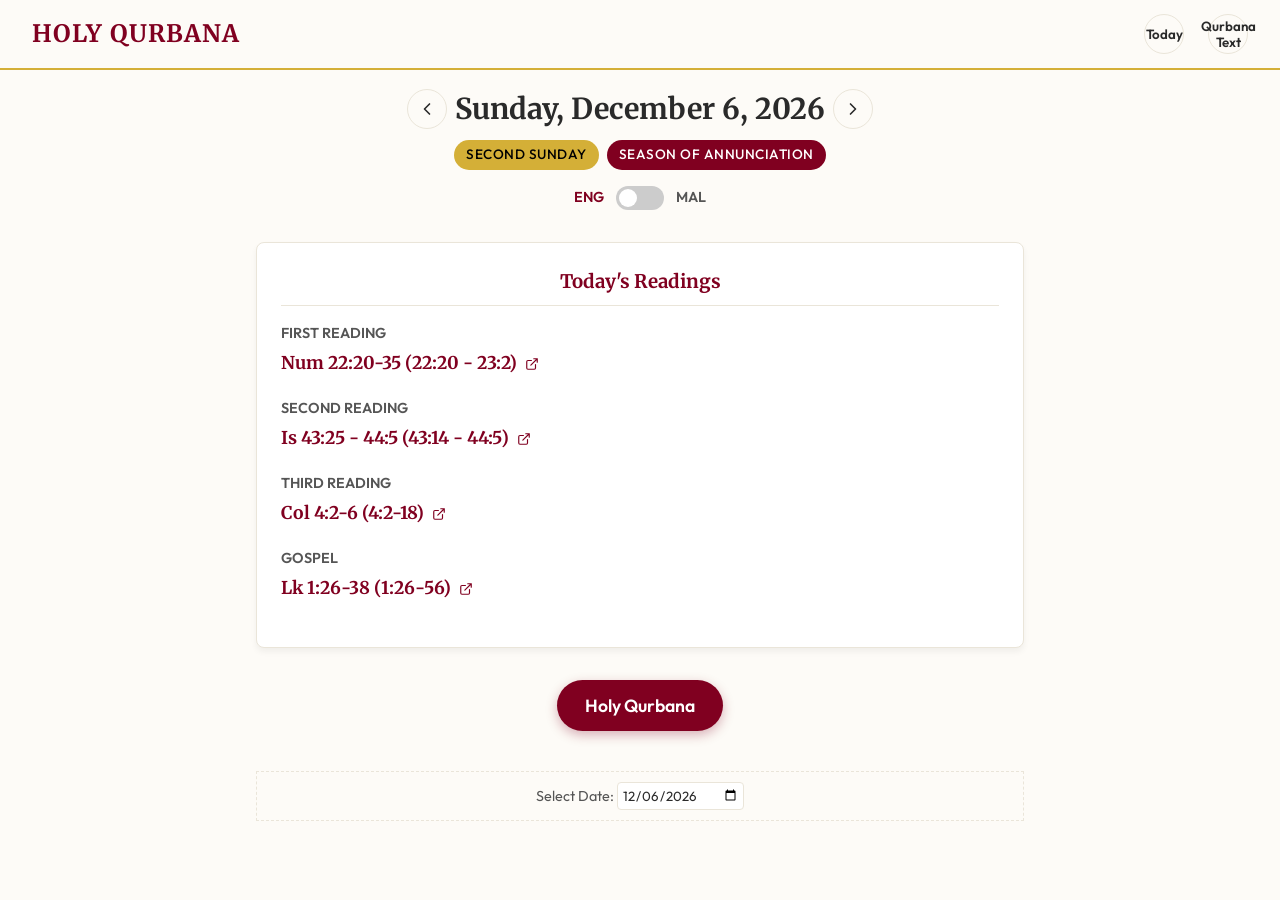
==== index.html @ 0071f6fa "Fix sw install logic to bypass addAll errors" ====
<!DOCTYPE html>
<html lang="en">
<head>
    <meta charset="UTF-8">
    <meta name="viewport" content="width=device-width, initial-scale=1.0, maximum-scale=1.0, user-scalable=no">
    <title>Holy Qurbana - Syro-Malabar Church</title>
    <meta name="description" content="Holy Qurbana of the Syro-Malabar Church with daily readings.">
    <link rel="manifest" href="manifest.json">
    <meta name="theme-color" content="#800020">
    <link rel="apple-touch-icon" href="assets/icons/icon-192.png">
    <link rel="stylesheet" href="style.css?v=3">
    <!-- Google Fonts -->
    <link rel="preconnect" href="https://fonts.googleapis.com">
    <link rel="preconnect" href="https://fonts.gstatic.com" crossorigin>
    <link href="https://fonts.googleapis.com/css2?family=Merriweather:ital,wght@0,300;0,400;0,700;1,400&family=Outfit:wght@300;400;500;600&display=swap" rel="stylesheet">
</head>
<body>

    <!-- Header -->
    <header class="app-header">
        <h1>Holy Qurbana</h1>
        <nav class="desktop-nav">
            <button id="nav-desktop-today" class="btn-icon" aria-label="Today">Today</button>
            <button id="nav-desktop-qurbana" class="btn-icon" aria-label="Qurbana Text">Qurbana Text</button>
            <button id="btn-install-app" class="btn-icon" style="display: none; background-color: var(--accent-gold); color: #000; border-radius: 4px; padding: 4px 12px; font-weight: bold; margin-left: 12px;">Install App</button>
        </nav>
    </header>

    <!-- Main Content Area -->
    <main id="app-container">
        
        <!-- Today Screen -->
        <section id="today-screen" class="screen active">
            <div class="date-header">
                <div class="date-nav-container">
                    <button id="btn-prev-day" class="btn-icon btn-nav-day" aria-label="Previous Day">
                        <svg viewBox="0 0 24 24" fill="none" stroke="currentColor" stroke-width="2" stroke-linecap="round" stroke-linejoin="round"><path d="M15 18l-6-6 6-6"/></svg>
                    </button>
                    <h2 id="today-date">Date</h2>
                    <button id="btn-next-day" class="btn-icon btn-nav-day" aria-label="Next Day">
                        <svg viewBox="0 0 24 24" fill="none" stroke="currentColor" stroke-width="2" stroke-linecap="round" stroke-linejoin="round"><path d="M9 18l6-6-6-6"/></svg>
                    </button>
                </div>
                <div class="liturgical-info">
                    <span id="liturgical-day" class="badge badge-gold">Liturgical Day</span>
                    <span id="liturgical-season" class="badge badge-burgundy">Season</span>
                </div>
                
                <div class="lang-toggle-container">
                    <span class="lang-label active" id="label-eng">ENG</span>
                    <label class="toggle-switch">
                        <input type="checkbox" id="lang-toggle">
                        <span class="toggle-slider round"></span>
                    </label>
                    <span class="lang-label" id="label-mal">MAL</span>
                </div>
            </div>
            
            <div class="readings-card">
                <h3>Today's Readings</h3>
                <div id="readings-container">
                    <!-- Readings will be injected here -->
                </div>
            </div>

            <div class="action-container">
                <button id="btn-pray-qurbana" class="btn-primary">
                    Holy Qurbana
                </button>
            </div>
            
            <!-- Date Selector (for testing) -->
            <div class="test-controls">
                <label for="test-date">Select Date:</label>
                <input type="date" id="test-date">
            </div>
        </section>

        <!-- Qurbana Screen -->
        <section id="qurbana-screen" class="screen">
            <div class="qurbana-controls">
                <div class="controls-left">
                    <button id="btn-back-today" class="btn-icon" aria-label="Back to Today">
                        <svg viewBox="0 0 24 24" fill="none" stroke="currentColor" stroke-width="2" stroke-linecap="round" stroke-linejoin="round"><path d="M19 12H5M12 19l-7-7 7-7"/></svg>
                    </button>
                </div>
                
                <div class="quick-jump-container">
                    <select id="quick-jump-select" class="quick-jump-select" aria-label="Quick Jump Menu">
                        <option value="" disabled selected>Jump to section...</option>
                        <option value="Let us begin this Qurbana">Introduction</option>
                        <option value="Peace and hope to people">Liturgy of the Word</option>
                        <option value="The Creed">The Creed / Offertory</option>
                        <option value="God of Abraham">Anaphora (Eucharistic Prayer)</option>
                        <option value="Wipe away my sins">Communion</option>
                    </select>
                </div>

                <div class="font-controls controls-right">
                    <button id="btn-font-decrease" class="btn-icon" aria-label="Decrease font size">A-</button>
                    <button id="btn-font-increase" class="btn-icon" aria-label="Increase font size">A+</button>
                    <button id="btn-dark-mode" class="btn-icon" aria-label="Toggle dark mode">
                        <svg viewBox="0 0 24 24" fill="none" stroke="currentColor" stroke-width="2" stroke-linecap="round" stroke-linejoin="round"><path d="M21 12.79A9 9 0 1 1 11.21 3 7 7 0 0 0 21 12.79z"/></svg>
                    </button>
                </div>
            </div>
            
            <div id="qurbana-content" class="qurbana-reader">
                <!-- Qurbana text will be injected here -->
            </div>
            
            <button id="btn-back-to-top" class="btn-fab" aria-label="Back to top">
                <svg viewBox="0 0 24 24" fill="none" stroke="currentColor" stroke-width="2" stroke-linecap="round" stroke-linejoin="round"><path d="M12 19V5M5 12l7-7 7 7"/></svg>
            </button>
        </section>

    </main>

    <!-- Bottom Navigation (Mobile) -->
    <nav class="bottom-nav">
        <button id="nav-today" class="nav-item active">
            <svg viewBox="0 0 24 24" fill="none" stroke="currentColor" stroke-width="2" stroke-linecap="round" stroke-linejoin="round"><rect x="3" y="4" width="18" height="18" rx="2" ry="2"/><line x1="16" y1="2" x2="16" y2="6"/><line x1="8" y1="2" x2="8" y2="6"/><line x1="3" y1="10" x2="21" y2="10"/></svg>
            <span>Today</span>
        </button>
        <button id="nav-qurbana" class="nav-item">
            <svg viewBox="0 0 24 24" fill="none" stroke="currentColor" stroke-width="2" stroke-linecap="round" stroke-linejoin="round"><path d="M4 19.5A2.5 2.5 0 0 1 6.5 17H20"/><path d="M6.5 2H20v20H6.5A2.5 2.5 0 0 1 4 19.5v-15A2.5 2.5 0 0 1 6.5 2z"/></svg>
            <span>Qurbana</span>
        </button>
    </nav>

    <!-- Scripts -->
    <script src="mass-data.js?v=4"></script>
    <script src="readings.js?v=3"></script>
    <script src="app.js?v=8"></script>
    
    <!-- PWA Service Worker -->
    <script>
      if ('serviceWorker' in navigator) {
        window.addEventListener('load', () => {
          navigator.serviceWorker.register('./sw.js')
            .then(registration => {
              console.log('ServiceWorker registration successful with scope: ', registration.scope);
            })
            .catch(err => {
              console.log('ServiceWorker registration failed: ', err);
            });
        });
      }
    </script>
</body>
</html>
---- style.css ----
:root {
    /* Color Palette */
    --bg-color: #FDFBF7; /* Parchment/Off-white */
    --text-color: #2A2A2A; /* Charcoal */
    --text-muted: #555555;
    --accent-burgundy: #800020;
    --accent-gold: #D4AF37;
    --card-bg: #FFFFFF;
    --border-color: #EAE5D9;
    
    /* Typography */
    --font-heading: 'Merriweather', serif;
    --font-ui: 'Outfit', sans-serif;
    --font-reading: 'Merriweather', serif;
    
    /* Spacing */
    --spacing-sm: 0.5rem;
    --spacing-md: 1rem;
    --spacing-lg: 1.5rem;
    --spacing-xl: 2rem;
    
    /* Other */
    --radius: 8px;
    --shadow: 0 4px 6px rgba(0, 0, 0, 0.05);
    --nav-height: 60px;
    
    /* Base Font Size for scaling */
    --base-font-size: 16px;
}

[data-theme="dark"] {
    --bg-color: #1A1A1A;
    --text-color: #E0E0E0;
    --text-muted: #A0A0A0;
    --card-bg: #242424;
    --border-color: #333333;
    --accent-burgundy: #A32A44;
    --accent-gold: #C29B27;
}

* {
    box-sizing: border-box;
    margin: 0;
    padding: 0;
}

html {
    font-size: var(--base-font-size);
}

body {
    font-family: var(--font-ui);
    background-color: var(--bg-color);
    color: var(--text-color);
    line-height: 1.6;
    transition: background-color 0.3s, color 0.3s;
    -webkit-font-smoothing: antialiased;
    padding-bottom: var(--nav-height);
}

h1, h2, h3, h4, h5, h6 {
    font-family: var(--font-heading);
    font-weight: 700;
    color: var(--accent-burgundy);
    margin-bottom: var(--spacing-md);
}

/* Header */
.app-header {
    background-color: var(--bg-color);
    text-align: center;
    padding: var(--spacing-md) 0;
    border-bottom: 2px solid var(--accent-gold);
    position: sticky;
    top: 0;
    z-index: 100;
}
.app-header h1 {
    margin: 0;
    font-size: 1.5rem;
    text-transform: uppercase;
    letter-spacing: 1px;
}

/* Screens */
.screen {
    display: none;
    padding: var(--spacing-md);
    max-width: 800px;
    margin: 0 auto;
    animation: fadeIn 0.3s ease-in-out;
}
.screen.active {
    display: block;
}

@keyframes fadeIn {
    from { opacity: 0; }
    to { opacity: 1; }
}

/* Today Screen */
.date-header {
    text-align: center;
    margin-bottom: var(--spacing-xl);
}
.date-header h2 {
    color: var(--text-color);
    font-size: 1.8rem;
    margin-bottom: var(--spacing-sm);
}

.date-nav-container {
    display: flex;
    justify-content: center;
    align-items: center;
    gap: 0.5rem;
    margin-bottom: var(--spacing-sm);
}
.date-nav-container h2 {
    margin-bottom: 0;
}
.btn-nav-day {
    width: 36px;
    height: 36px;
    border-color: transparent;
    color: var(--accent-burgundy);
}
.btn-nav-day:hover {
    background-color: rgba(128, 0, 32, 0.1);
}
[data-theme="dark"] .btn-nav-day:hover {
    background-color: rgba(163, 42, 68, 0.2);
}

.liturgical-info {
    display: flex;
    justify-content: center;
    gap: var(--spacing-sm);
    flex-wrap: wrap;
}

.badge {
    padding: 4px 12px;
    border-radius: 16px;
    font-size: 0.85rem;
    font-weight: 500;
    text-transform: uppercase;
    letter-spacing: 0.5px;
}
.badge-gold {
    background-color: var(--accent-gold);
    color: #000;
}
.badge-burgundy {
    background-color: var(--accent-burgundy);
    color: #fff;
}

.lang-toggle-container {
    display: flex;
    justify-content: center;
    align-items: center;
    gap: 12px;
    margin-top: var(--spacing-md);
}
.lang-label {
    font-size: 0.9rem;
    font-weight: 600;
    color: var(--text-muted);
    transition: color 0.3s;
}
.lang-label.active {
    color: var(--accent-burgundy);
}

.toggle-switch {
    position: relative;
    display: inline-block;
    width: 48px;
    height: 24px;
}
.toggle-switch input {
    opacity: 0;
    width: 0;
    height: 0;
}
.toggle-slider {
    position: absolute;
    cursor: pointer;
    top: 0;
    left: 0;
    right: 0;
    bottom: 0;
    background-color: #ccc;
    transition: .4s;
}
.toggle-slider:before {
    position: absolute;
    content: "";
    height: 18px;
    width: 18px;
    left: 3px;
    bottom: 3px;
    background-color: white;
    transition: .4s;
}
input:checked + .toggle-slider {
    background-color: var(--accent-burgundy);
}
input:focus + .toggle-slider {
    box-shadow: 0 0 1px var(--accent-burgundy);
}
input:checked + .toggle-slider:before {
    transform: translateX(24px);
}
.toggle-slider.round {
    border-radius: 24px;
}
.toggle-slider.round:before {
    border-radius: 50%;
}

.readings-card {
    background-color: var(--card-bg);
    border: 1px solid var(--border-color);
    border-radius: var(--radius);
    padding: var(--spacing-lg);
    margin-bottom: var(--spacing-xl);
    box-shadow: var(--shadow);
}
.readings-card h3 {
    text-align: center;
    border-bottom: 1px solid var(--border-color);
    padding-bottom: var(--spacing-sm);
    margin-bottom: var(--spacing-md);
}

.desktop-nav {
    display: none;
}

.reading-item {
    margin-bottom: var(--spacing-md);
    display: flex;
    flex-direction: column;
}
.reading-type {
    font-weight: 600;
    color: var(--text-muted);
    font-size: 0.9rem;
    text-transform: uppercase;
}
.reading-ref {
    color: var(--accent-burgundy);
    font-family: var(--font-heading);
    font-size: 1.1rem;
    text-decoration: none;
    font-weight: 700;
    display: inline-block;
    padding: 4px 0;
}
.reading-ref:hover {
    text-decoration: underline;
}

.action-container {
    text-align: center;
    margin: var(--spacing-xl) 0;
}

.btn-primary {
    background-color: var(--accent-burgundy);
    color: #FFF;
    border: none;
    padding: 14px 28px;
    font-size: 1.1rem;
    font-family: var(--font-ui);
    font-weight: 600;
    border-radius: 30px;
    cursor: pointer;
    display: inline-flex;
    align-items: center;
    gap: 8px;
    box-shadow: 0 4px 12px rgba(128, 0, 32, 0.3);
    transition: transform 0.2s, box-shadow 0.2s;
}
.btn-primary:hover {
    transform: translateY(-2px);
    box-shadow: 0 6px 16px rgba(128, 0, 32, 0.4);
}
.btn-primary .icon {
    width: 20px;
    height: 20px;
}

/* Qurbana Screen */
.qurbana-controls {
    display: flex;
    justify-content: space-between;
    align-items: center;
    position: sticky;
    top: 60px; /* Below header */
    background-color: var(--bg-color);
    padding: var(--spacing-sm) 0;
    z-index: 90;
    border-bottom: 1px solid var(--border-color);
    margin-bottom: var(--spacing-md);
    gap: 10px;
}

.controls-left, .controls-right {
    display: flex;
    align-items: center;
    gap: 8px;
}

.quick-jump-container {
    flex: 1;
    display: flex;
    justify-content: center;
}

.quick-jump-select {
    width: 100%;
    max-width: 300px;
    padding: 8px 12px;
    border-radius: 20px;
    border: 1px solid var(--accent-gold);
    background-color: var(--card-bg);
    color: var(--primary-color);
    font-family: var(--font-ui);
    font-size: 0.9rem;
    font-weight: 600;
    outline: none;
    cursor: pointer;
    box-shadow: var(--shadow-sm);
    appearance: none;
    background-image: url("data:image/svg+xml;charset=UTF-8,%3csvg xmlns='http://www.w3.org/2000/svg' viewBox='0 0 24 24' fill='none' stroke='%23800020' stroke-width='2' stroke-linecap='round' stroke-linejoin='round'%3e%3cpolyline points='6 9 12 15 18 9'%3e%3c/polyline%3e%3c/svg%3e");
    background-repeat: no-repeat;
    background-position: right 12px center;
    background-size: 16px;
}

[data-theme="dark"] .quick-jump-select {
    background-image: url("data:image/svg+xml;charset=UTF-8,%3csvg xmlns='http://www.w3.org/2000/svg' viewBox='0 0 24 24' fill='none' stroke='%23d4af37' stroke-width='2' stroke-linecap='round' stroke-linejoin='round'%3e%3cpolyline points='6 9 12 15 18 9'%3e%3c/polyline%3e%3c/svg%3e");
    border-color: var(--border-color);
}

.btn-icon {
    background: transparent;
    border: 1px solid var(--border-color);
    color: var(--text-color);
    border-radius: 50%;
    width: 40px;
    height: 40px;
    display: flex;
    align-items: center;
    justify-content: center;
    cursor: pointer;
    font-weight: 600;
    font-family: var(--font-ui);
}
.font-controls {
    display: flex;
    gap: 8px;
}
.btn-icon svg {
    width: 20px;
    height: 20px;
}

.qurbana-reader {
    font-family: var(--font-reading);
    font-size: 1.1rem;
    line-height: 1.8;
}

.qurbana-section {
    margin-bottom: var(--spacing-xl);
}
.qurbana-section h3 {
    color: var(--accent-gold);
    text-align: center;
    text-transform: uppercase;
    font-size: 1.2rem;
    margin-top: var(--spacing-xl);
    position: sticky;
    top: 120px;
    background-color: var(--bg-color);
    padding: var(--spacing-sm) 0;
    z-index: 80;
}

.qurbana-text {
    padding: 0 var(--spacing-sm);
}
.qurbana-text p {
    margin-bottom: 0.5rem;
}

.btn-fab {
    position: fixed;
    bottom: calc(var(--nav-height) + 20px);
    right: 20px;
    width: 50px;
    height: 50px;
    border-radius: 50%;
    background-color: var(--accent-burgundy);
    color: white;
    border: none;
    box-shadow: var(--shadow);
    display: flex;
    align-items: center;
    justify-content: center;
    cursor: pointer;
    opacity: 0;
    pointer-events: none;
    transition: opacity 0.3s;
    z-index: 100;
}
.btn-fab.visible {
    opacity: 1;
    pointer-events: auto;
}
.btn-fab svg {
    width: 24px;
    height: 24px;
}

/* Bottom Navigation */
.bottom-nav {
    position: fixed;
    bottom: 0;
    left: 0;
    right: 0;
    height: var(--nav-height);
    background-color: var(--card-bg);
    border-top: 1px solid var(--border-color);
    display: flex;
    justify-content: space-around;
    align-items: center;
    z-index: 100;
}

.nav-item {
    background: transparent;
    border: none;
    color: var(--text-muted);
    display: flex;
    flex-direction: column;
    align-items: center;
    justify-content: center;
    gap: 4px;
    cursor: pointer;
    font-family: var(--font-ui);
    font-size: 0.8rem;
    width: 100%;
    height: 100%;
}
.nav-item.active {
    color: var(--accent-burgundy);
}
.nav-item svg {
    width: 24px;
    height: 24px;
}

/* Test Controls */
.test-controls {
    margin-top: 40px;
    padding: 10px;
    border: 1px dashed var(--border-color);
    text-align: center;
    font-size: 0.9rem;
    color: var(--text-muted);
}
.test-controls input {
    font-family: inherit;
    padding: 4px;
    border: 1px solid var(--border-color);
    border-radius: 4px;
    background-color: var(--card-bg);
    color: var(--text-color);
}

/* Media Queries for Desktop */
@media (min-width: 768px) {
    .bottom-nav {
        display: none;
    }
    body {
        padding-bottom: 0;
    }
    .app-header {
        display: flex;
        justify-content: space-between;
        align-items: center;
        padding: 0 var(--spacing-xl);
        height: 70px;
    }
    .app-header h1 {
        padding: 0;
    }
    .desktop-nav {
        display: flex;
        gap: var(--spacing-lg);
    }
    .btn-fab {
        bottom: 40px;
    .desktop-nav .btn-icon {
        width: auto;
        height: auto;
        border: none;
        border-radius: 0;
        padding: 8px 16px;
    }
}
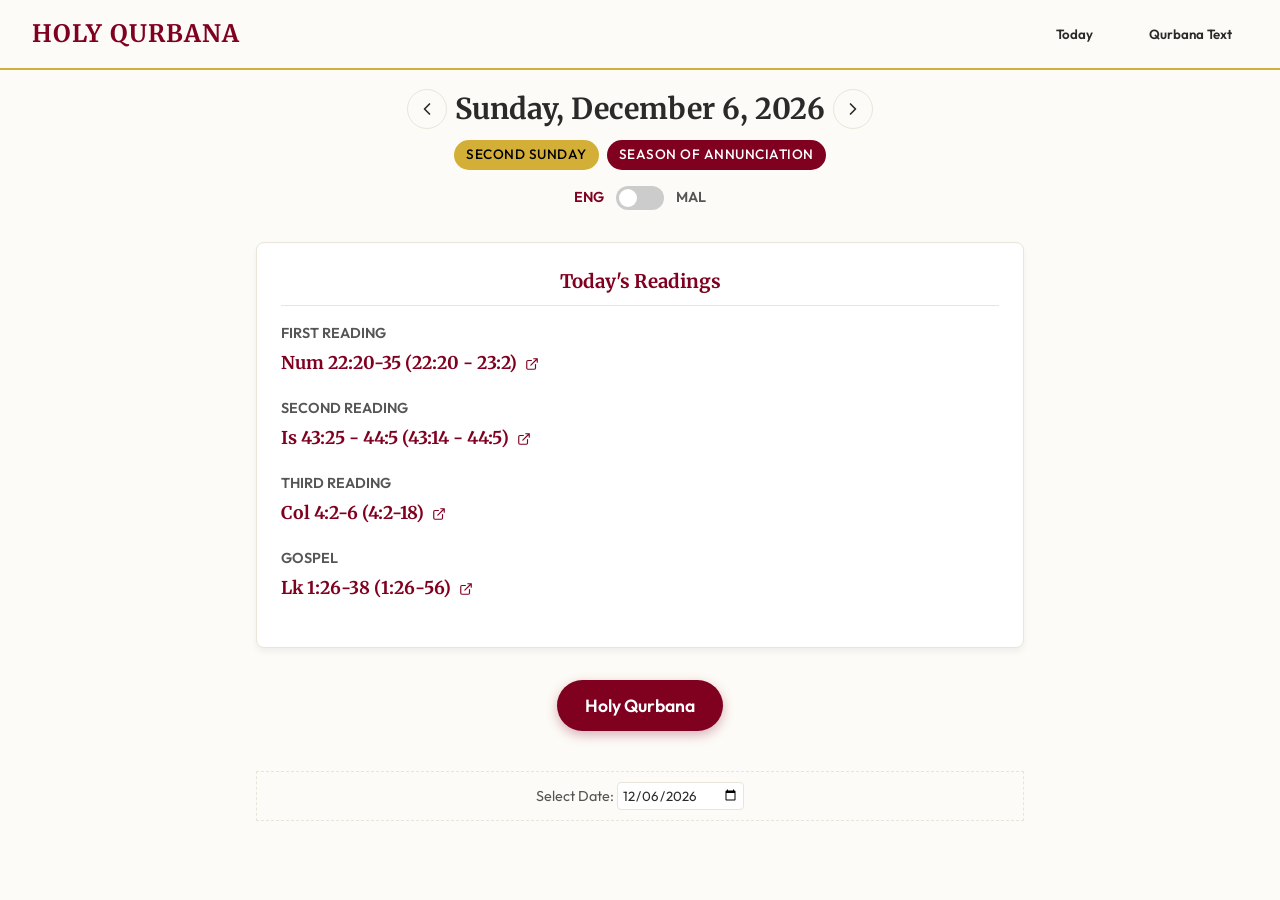
==== commit b9c2318c: "Fix Install App button layout on mobile and desktop" ====
--- a/index.html
+++ b/index.html
@@ -19,11 +19,13 @@
     <!-- Header -->
     <header class="app-header">
         <h1>Holy Qurbana</h1>
-        <nav class="desktop-nav">
-            <button id="nav-desktop-today" class="btn-icon" aria-label="Today">Today</button>
-            <button id="nav-desktop-qurbana" class="btn-icon" aria-label="Qurbana Text">Qurbana Text</button>
-            <button id="btn-install-app" class="btn-icon" style="display: none; background-color: var(--accent-gold); color: #000; border-radius: 4px; padding: 4px 12px; font-weight: bold; margin-left: 12px;">Install App</button>
-        </nav>
+        <div class="header-right">
+            <button id="btn-install-app" class="btn-install" style="display: none;">Install App</button>
+            <nav class="desktop-nav">
+                <button id="nav-desktop-today" class="btn-icon" aria-label="Today">Today</button>
+                <button id="nav-desktop-qurbana" class="btn-icon" aria-label="Qurbana Text">Qurbana Text</button>
+            </nav>
+        </div>
     </header>
 
     <!-- Main Content Area -->
--- a/style.css
+++ b/style.css
@@ -68,18 +68,41 @@
 /* Header */
 .app-header {
     background-color: var(--bg-color);
-    text-align: center;
-    padding: var(--spacing-md) 0;
+    padding: var(--spacing-md);
     border-bottom: 2px solid var(--accent-gold);
     position: sticky;
     top: 0;
     z-index: 100;
+    display: flex;
+    justify-content: space-between;
+    align-items: center;
 }
 .app-header h1 {
     margin: 0;
     font-size: 1.5rem;
     text-transform: uppercase;
     letter-spacing: 1px;
+}
+.header-right {
+    display: flex;
+    align-items: center;
+    gap: var(--spacing-md);
+}
+.btn-install {
+    background-color: var(--accent-gold);
+    color: #000;
+    border-radius: var(--radius);
+    padding: 6px 12px;
+    font-weight: 600;
+    font-family: var(--font-ui);
+    border: none;
+    cursor: pointer;
+    box-shadow: 0 2px 4px rgba(0,0,0,0.1);
+    transition: transform 0.2s, box-shadow 0.2s;
+}
+.btn-install:active {
+    transform: translateY(1px);
+    box-shadow: none;
 }
 
 /* Screens */
@@ -508,6 +531,7 @@
     }
     .btn-fab {
         bottom: 40px;
+    }
     .desktop-nav .btn-icon {
         width: auto;
         height: auto;
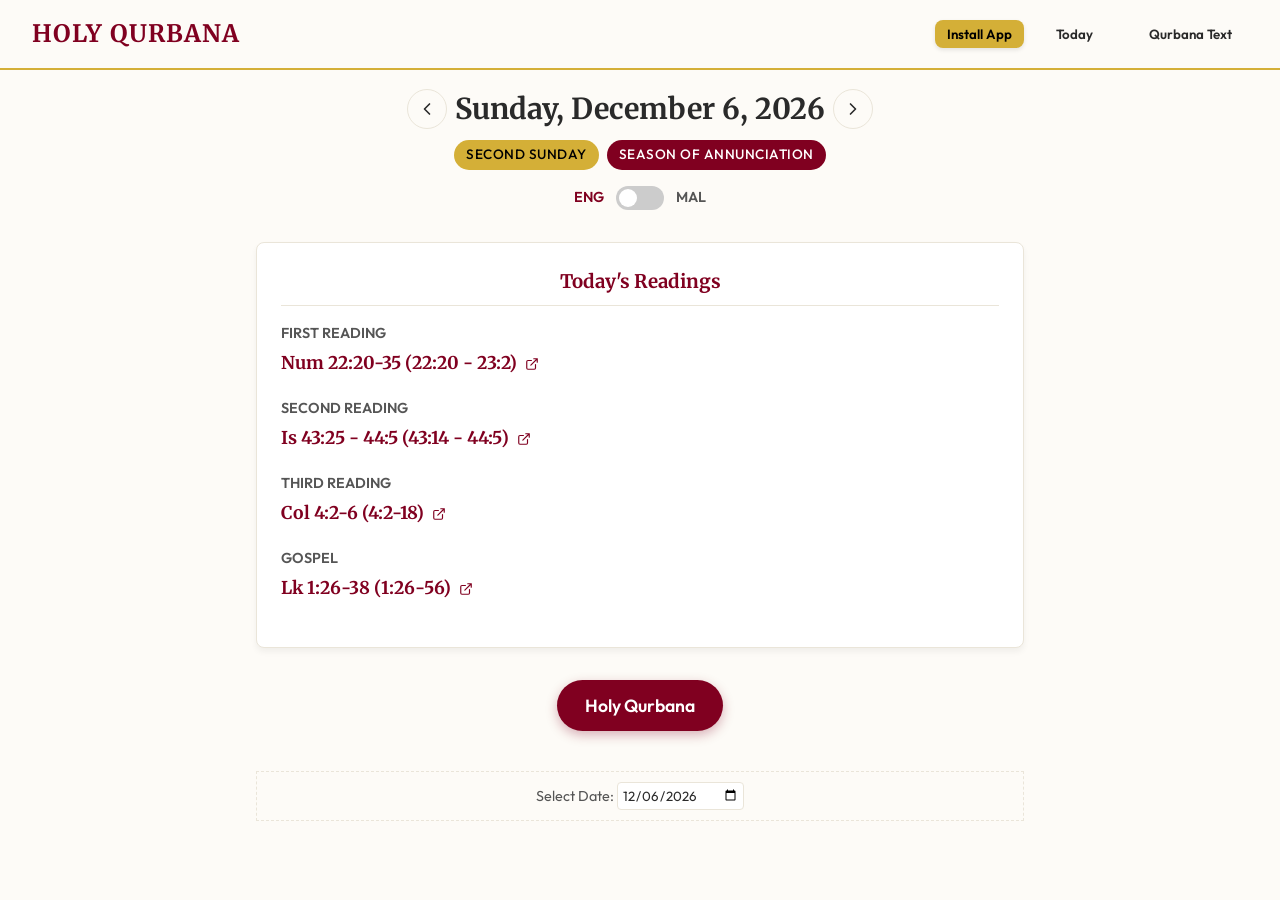
==== commit a644331f: "Implement PWA installation fallback and diagnostic logging" ====
--- a/index.html
+++ b/index.html
@@ -8,7 +8,7 @@
     <link rel="manifest" href="manifest.json">
     <meta name="theme-color" content="#800020">
     <link rel="apple-touch-icon" href="assets/icons/icon-192.png">
-    <link rel="stylesheet" href="style.css?v=3">
+    <link rel="stylesheet" href="style.css">
     <!-- Google Fonts -->
     <link rel="preconnect" href="https://fonts.googleapis.com">
     <link rel="preconnect" href="https://fonts.gstatic.com" crossorigin>
@@ -20,7 +20,7 @@
     <header class="app-header">
         <h1>Holy Qurbana</h1>
         <div class="header-right">
-            <button id="btn-install-app" class="btn-install" style="display: none;">Install App</button>
+            <button id="btn-install-app" class="btn-install">Install App</button>
             <nav class="desktop-nav">
                 <button id="nav-desktop-today" class="btn-icon" aria-label="Today">Today</button>
                 <button id="nav-desktop-qurbana" class="btn-icon" aria-label="Qurbana Text">Qurbana Text</button>
@@ -130,10 +130,19 @@
         </button>
     </nav>
 
+    <!-- PWA Fallback Modal -->
+    <div id="pwa-fallback-modal" class="modal-overlay">
+        <div class="modal-content">
+            <h3>Install Holy Qurbana</h3>
+            <p>To install this app on your device, tap the browser menu (⋮ or ⇪) and select <strong>Add to Home Screen</strong> or <strong>Install App</strong>.</p>
+            <button id="btn-close-modal" class="btn-primary" style="margin-top: 16px; padding: 10px 20px;">Got it</button>
+        </div>
+    </div>
+
     <!-- Scripts -->
-    <script src="mass-data.js?v=4"></script>
-    <script src="readings.js?v=3"></script>
-    <script src="app.js?v=8"></script>
+    <script src="mass-data.js"></script>
+    <script src="readings.js"></script>
+    <script src="app.js"></script>
     
     <!-- PWA Service Worker -->
     <script>
--- a/style.css
+++ b/style.css
@@ -540,3 +540,42 @@
         padding: 8px 16px;
     }
 }
+
+/* Modal Fallback */
+.modal-overlay {
+    display: none;
+    position: fixed;
+    top: 0;
+    left: 0;
+    width: 100%;
+    height: 100%;
+    background-color: rgba(0, 0, 0, 0.5);
+    z-index: 1000;
+    align-items: center;
+    justify-content: center;
+}
+.modal-overlay.active {
+    display: flex;
+}
+.modal-content {
+    background-color: var(--card-bg);
+    padding: var(--spacing-lg);
+    border-radius: var(--radius);
+    text-align: center;
+    max-width: 90%;
+    width: 400px;
+    box-shadow: 0 10px 25px rgba(0,0,0,0.2);
+}
+.modal-content h3 {
+    margin-top: 0;
+}
+.modal-content p {
+    color: var(--text-muted);
+}
+
+/* Standalone Mode - Hide Install Button */
+@media all and (display-mode: standalone) {
+    .btn-install {
+        display: none !important;
+    }
+}
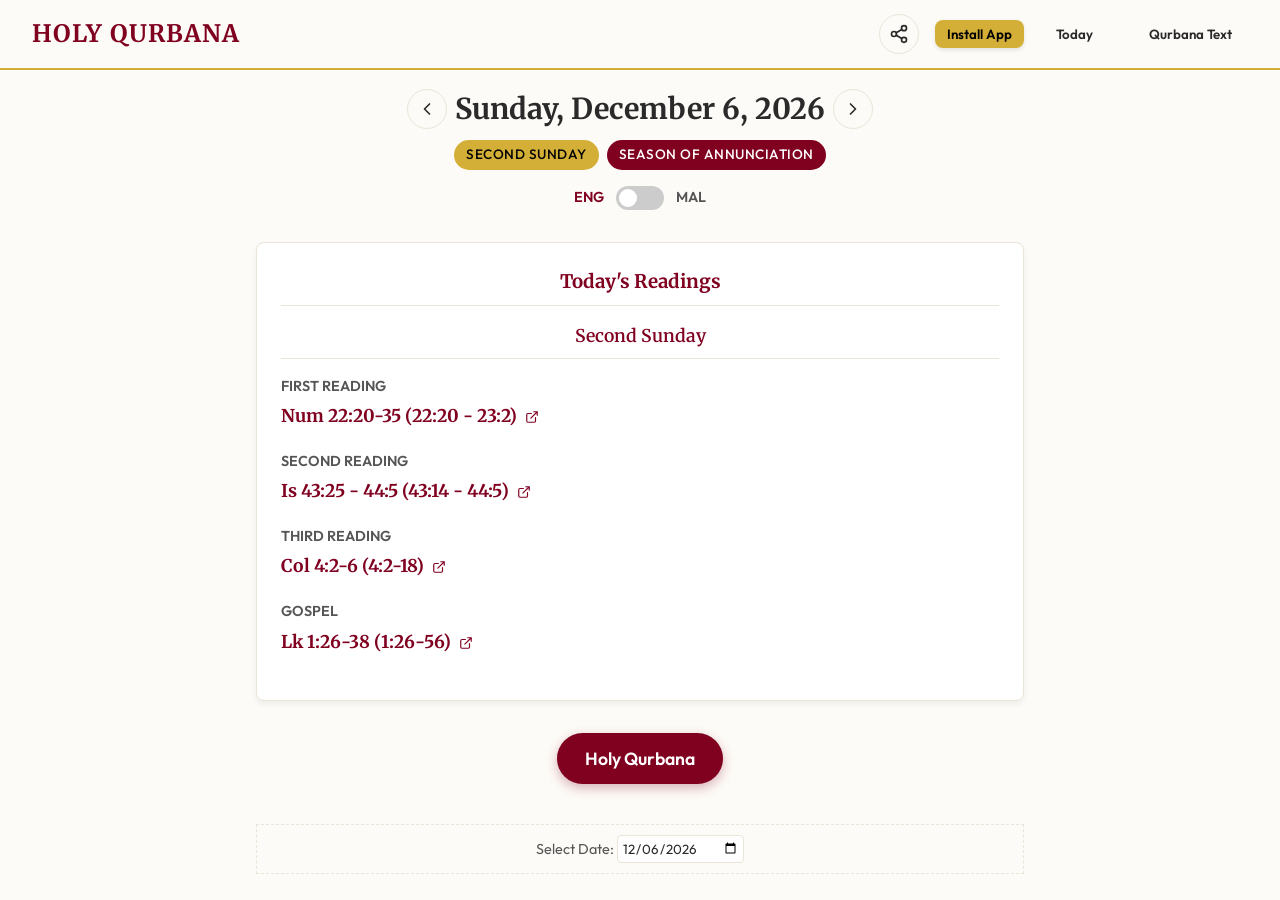
==== commit 49745e39: "added share button" ====
--- a/index.html
+++ b/index.html
@@ -20,6 +20,9 @@
     <header class="app-header">
         <h1>Holy Qurbana</h1>
         <div class="header-right">
+            <button id="btn-share-app" class="btn-icon" aria-label="Share App" title="Share App">
+                <svg viewBox="0 0 24 24" width="20" height="20" fill="none" stroke="currentColor" stroke-width="2" stroke-linecap="round" stroke-linejoin="round"><circle cx="18" cy="5" r="3"></circle><circle cx="6" cy="12" r="3"></circle><circle cx="18" cy="19" r="3"></circle><line x1="8.59" y1="13.51" x2="15.42" y2="17.49"></line><line x1="15.41" y1="6.51" x2="8.59" y2="10.49"></line></svg>
+            </button>
             <button id="btn-install-app" class="btn-install">Install App</button>
             <nav class="desktop-nav">
                 <button id="nav-desktop-today" class="btn-icon" aria-label="Today">Today</button>
@@ -128,6 +131,10 @@
             <svg viewBox="0 0 24 24" fill="none" stroke="currentColor" stroke-width="2" stroke-linecap="round" stroke-linejoin="round"><path d="M4 19.5A2.5 2.5 0 0 1 6.5 17H20"/><path d="M6.5 2H20v20H6.5A2.5 2.5 0 0 1 4 19.5v-15A2.5 2.5 0 0 1 6.5 2z"/></svg>
             <span>Qurbana</span>
         </button>
+        <button id="nav-share" class="nav-item">
+            <svg viewBox="0 0 24 24" fill="none" stroke="currentColor" stroke-width="2" stroke-linecap="round" stroke-linejoin="round"><circle cx="18" cy="5" r="3"></circle><circle cx="6" cy="12" r="3"></circle><circle cx="18" cy="19" r="3"></circle><line x1="8.59" y1="13.51" x2="15.42" y2="17.49"></line><line x1="15.41" y1="6.51" x2="8.59" y2="10.49"></line></svg>
+            <span>Share</span>
+        </button>
     </nav>
 
     <!-- PWA Fallback Modal -->
--- a/style.css
+++ b/style.css
@@ -259,6 +259,21 @@
     margin-bottom: var(--spacing-md);
 }
 
+.reading-set-separator {
+    text-align: center;
+    color: var(--border-color);
+    margin: var(--spacing-lg) 0;
+    overflow: hidden;
+    white-space: nowrap;
+}
+
+.reading-set-title {
+    font-size: 1.1rem;
+    color: var(--accent-burgundy);
+    margin-bottom: var(--spacing-md);
+    font-weight: 600;
+}
+
 .desktop-nav {
     display: none;
 }
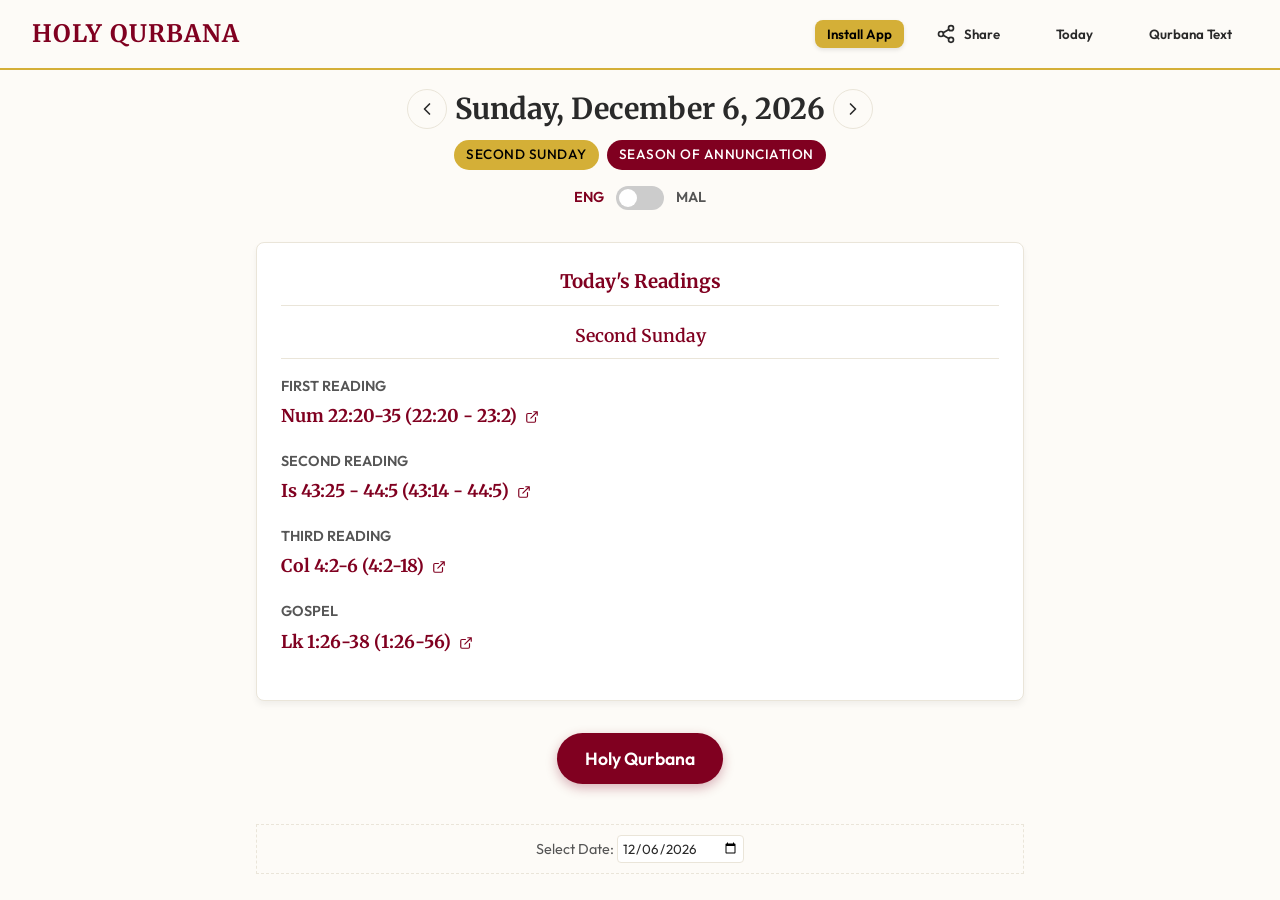
==== commit c7d7d820: "Move desktop share button into desktop-nav and bump cache to v9" ====
--- a/index.html
+++ b/index.html
@@ -20,11 +20,12 @@
     <header class="app-header">
         <h1>Holy Qurbana</h1>
         <div class="header-right">
-            <button id="btn-share-app" class="btn-icon" aria-label="Share App" title="Share App">
-                <svg viewBox="0 0 24 24" width="20" height="20" fill="none" stroke="currentColor" stroke-width="2" stroke-linecap="round" stroke-linejoin="round"><circle cx="18" cy="5" r="3"></circle><circle cx="6" cy="12" r="3"></circle><circle cx="18" cy="19" r="3"></circle><line x1="8.59" y1="13.51" x2="15.42" y2="17.49"></line><line x1="15.41" y1="6.51" x2="8.59" y2="10.49"></line></svg>
-            </button>
             <button id="btn-install-app" class="btn-install">Install App</button>
             <nav class="desktop-nav">
+                <button id="btn-share-app" class="btn-icon" aria-label="Share App" title="Share App" style="display: flex; gap: 8px;">
+                    <svg viewBox="0 0 24 24" width="20" height="20" fill="none" stroke="currentColor" stroke-width="2" stroke-linecap="round" stroke-linejoin="round"><circle cx="18" cy="5" r="3"></circle><circle cx="6" cy="12" r="3"></circle><circle cx="18" cy="19" r="3"></circle><line x1="8.59" y1="13.51" x2="15.42" y2="17.49"></line><line x1="15.41" y1="6.51" x2="8.59" y2="10.49"></line></svg>
+                    Share
+                </button>
                 <button id="nav-desktop-today" class="btn-icon" aria-label="Today">Today</button>
                 <button id="nav-desktop-qurbana" class="btn-icon" aria-label="Qurbana Text">Qurbana Text</button>
             </nav>
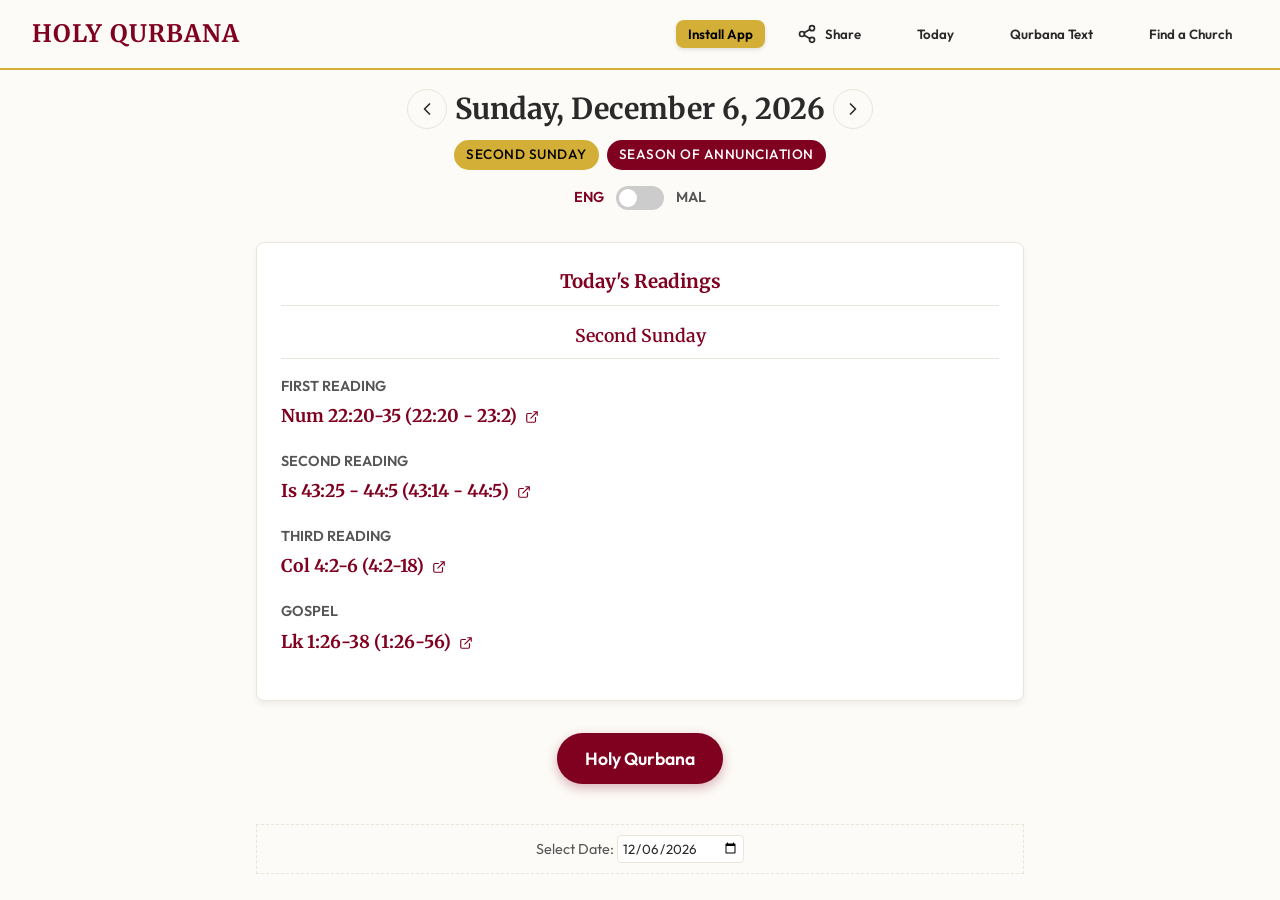
==== commit 57e11e14: "feat: Add Syro-Malabar Church Finder" ====
--- a/index.html
+++ b/index.html
@@ -28,6 +28,7 @@
                 </button>
                 <button id="nav-desktop-today" class="btn-icon" aria-label="Today">Today</button>
                 <button id="nav-desktop-qurbana" class="btn-icon" aria-label="Qurbana Text">Qurbana Text</button>
+                <button id="nav-desktop-church" class="btn-icon" aria-label="Find a Church">Find a Church</button>
             </nav>
         </div>
     </header>
@@ -120,6 +121,107 @@
             </button>
         </section>
 
+        <!-- Church Finder Screen -->
+        <section id="church-screen" class="screen church-screen">
+            <div class="church-layout">
+                <!-- Left Panel: Search & Filter -->
+                <div class="church-sidebar">
+                    <h2 class="church-title">Find a Syro-Malabar Church</h2>
+                    
+                    <div class="search-box">
+                        <input type="text" id="church-search-input" placeholder="Search city, postcode or location">
+                        <button id="btn-church-search" class="btn-primary" aria-label="Search">Search</button>
+                    </div>
+                    
+                    <button id="btn-church-near-me" class="btn-outline">
+                        <svg viewBox="0 0 24 24" width="16" height="16" fill="none" stroke="currentColor" stroke-width="2" stroke-linecap="round" stroke-linejoin="round" style="vertical-align: middle; margin-right: 4px;"><polygon points="3 11 22 2 13 21 11 13 3 11"></polygon></svg>
+                        Near Me
+                    </button>
+                    
+                    <div class="church-filters">
+                        <h3>Filters</h3>
+                        
+                        <div class="filter-group">
+                            <label>Service Type</label>
+                            <div class="chip-group" id="filter-service">
+                                <button class="chip active" data-val="all">All</button>
+                                <button class="chip" data-val="mass">Mass</button>
+                                <button class="chip" data-val="confession">Confession</button>
+                                <button class="chip" data-val="adoration">Adoration</button>
+                            </div>
+                        </div>
+                        
+                        <div class="filter-group">
+                            <label for="filter-day">Day</label>
+                            <select id="filter-day">
+                                <option value="all">All</option>
+                                <option value="sunday">Sunday</option>
+                                <option value="monday">Monday</option>
+                                <option value="tuesday">Tuesday</option>
+                                <option value="wednesday">Wednesday</option>
+                                <option value="thursday">Thursday</option>
+                                <option value="friday">Friday</option>
+                                <option value="saturday">Saturday</option>
+                            </select>
+                        </div>
+                        
+                        <div class="filter-group">
+                            <label for="filter-lang">Language</label>
+                            <select id="filter-lang">
+                                <option value="all">All</option>
+                                <option value="malayalam">Malayalam</option>
+                                <option value="english">English</option>
+                            </select>
+                        </div>
+                        
+                        <div class="filter-group">
+                            <label for="filter-sort">Sort By</label>
+                            <select id="filter-sort">
+                                <option value="distance">Distance</option>
+                                <option value="time">Time</option>
+                            </select>
+                        </div>
+                    </div>
+                </div>
+                
+                <!-- Right Panel: Results -->
+                <div class="church-results-area">
+                    <div class="results-header">
+                        <span id="church-results-count">Search for a location</span>
+                        <div class="view-toggle">
+                            <button id="btn-view-list" class="active">List</button>
+                            <button id="btn-view-map">Map</button>
+                        </div>
+                    </div>
+                    
+                    <div id="church-results-container" class="church-results-list">
+                        <!-- Results injected here -->
+                    </div>
+
+                    <div id="church-map-container" class="church-map-container" style="display: none;">
+                        <p style="text-align: center; padding: 20px;">Map view will appear here</p>
+                    </div>
+
+                    <div class="church-attribution">
+                        <p>Church and Mass information sourced from <a href="https://masstimes.org/" target="_blank">MassTimes</a>.</p>
+                        <p class="small-note">Mass schedules can change. Please verify with the parish before travelling.</p>
+                    </div>
+                </div>
+            </div>
+            
+            <!-- Church Detail Modal -->
+            <div id="church-detail-modal" class="church-modal-overlay">
+                <div class="church-modal-content">
+                    <button class="btn-close-modal" id="btn-close-church-detail">
+                        <svg viewBox="0 0 24 24" width="24" height="24" fill="none" stroke="currentColor" stroke-width="2" stroke-linecap="round" stroke-linejoin="round"><line x1="18" y1="6" x2="6" y2="18"></line><line x1="6" y1="6" x2="18" y2="18"></line></svg>
+                    </button>
+                    <div id="church-detail-body">
+                        <!-- Detail injected here -->
+                    </div>
+                </div>
+            </div>
+        </section>
+
     </main>
 
     <!-- Bottom Navigation (Mobile) -->
@@ -131,6 +233,10 @@
         <button id="nav-qurbana" class="nav-item">
             <svg viewBox="0 0 24 24" fill="none" stroke="currentColor" stroke-width="2" stroke-linecap="round" stroke-linejoin="round"><path d="M4 19.5A2.5 2.5 0 0 1 6.5 17H20"/><path d="M6.5 2H20v20H6.5A2.5 2.5 0 0 1 4 19.5v-15A2.5 2.5 0 0 1 6.5 2z"/></svg>
             <span>Qurbana</span>
+        </button>
+        <button id="nav-church" class="nav-item">
+            <svg viewBox="0 0 24 24" fill="none" stroke="currentColor" stroke-width="2" stroke-linecap="round" stroke-linejoin="round"><path d="M12 22s-8-4.5-8-11.8A8 8 0 0 1 12 2a8 8 0 0 1 8 8.2c0 7.3-8 11.8-8 11.8z"/><circle cx="12" cy="10" r="3"/></svg>
+            <span>Church</span>
         </button>
         <button id="nav-share" class="nav-item">
             <svg viewBox="0 0 24 24" fill="none" stroke="currentColor" stroke-width="2" stroke-linecap="round" stroke-linejoin="round"><circle cx="18" cy="5" r="3"></circle><circle cx="6" cy="12" r="3"></circle><circle cx="18" cy="19" r="3"></circle><line x1="8.59" y1="13.51" x2="15.42" y2="17.49"></line><line x1="15.41" y1="6.51" x2="8.59" y2="10.49"></line></svg>
@@ -150,6 +256,7 @@
     <!-- Scripts -->
     <script src="mass-data.js"></script>
     <script src="readings.js"></script>
+    <script src="church-finder.js"></script>
     <script src="app.js"></script>
     
     <!-- PWA Service Worker -->
--- a/style.css
+++ b/style.css
@@ -592,5 +592,399 @@
 @media all and (display-mode: standalone) {
     .btn-install {
         display: none !important;
+}
+
+/* --- Church Finder Styles --- */
+.church-screen {
+    padding: 0;
+    max-width: 100%;
+}
+
+.church-layout {
+    display: flex;
+    flex-direction: column;
+    height: calc(100vh - var(--nav-height) - 60px);
+}
+
+@media (min-width: 768px) {
+    .church-layout {
+        flex-direction: row;
+        height: calc(100vh - 70px);
     }
 }
+
+/* Sidebar */
+.church-sidebar {
+    padding: var(--spacing-md);
+    background-color: var(--card-bg);
+    border-bottom: 1px solid var(--border-color);
+}
+@media (min-width: 768px) {
+    .church-sidebar {
+        width: 350px;
+        border-bottom: none;
+        border-right: 1px solid var(--border-color);
+        overflow-y: auto;
+    }
+}
+
+.church-title {
+    font-size: 1.5rem;
+    margin-bottom: var(--spacing-lg);
+}
+
+.search-box {
+    display: flex;
+    gap: 8px;
+    margin-bottom: var(--spacing-sm);
+}
+
+.search-box input {
+    flex: 1;
+    padding: 10px 12px;
+    border: 1px solid var(--border-color);
+    border-radius: var(--radius);
+    background-color: var(--bg-color);
+    color: var(--text-color);
+    font-family: var(--font-ui);
+}
+
+.search-box .btn-primary {
+    padding: 10px 16px;
+    border-radius: var(--radius);
+}
+
+.btn-outline {
+    width: 100%;
+    padding: 10px;
+    background: transparent;
+    border: 1px solid var(--accent-burgundy);
+    color: var(--accent-burgundy);
+    border-radius: var(--radius);
+    font-family: var(--font-ui);
+    font-weight: 600;
+    cursor: pointer;
+    margin-bottom: var(--spacing-lg);
+    transition: all 0.2s;
+}
+
+.btn-outline:hover {
+    background: var(--accent-burgundy);
+    color: white;
+}
+
+.church-filters h3 {
+    font-size: 1.1rem;
+    color: var(--text-color);
+    border-bottom: 1px solid var(--border-color);
+    padding-bottom: 4px;
+    margin-bottom: var(--spacing-md);
+}
+
+.filter-group {
+    margin-bottom: var(--spacing-md);
+}
+.filter-group label {
+    display: block;
+    font-size: 0.9rem;
+    font-weight: 600;
+    margin-bottom: 4px;
+    color: var(--text-muted);
+}
+.filter-group select {
+    width: 100%;
+    padding: 8px;
+    border-radius: var(--radius);
+    border: 1px solid var(--border-color);
+    background-color: var(--bg-color);
+    color: var(--text-color);
+    font-family: var(--font-ui);
+}
+
+.chip-group {
+    display: flex;
+    flex-wrap: wrap;
+    gap: 8px;
+}
+
+.chip {
+    padding: 4px 12px;
+    border: 1px solid var(--border-color);
+    border-radius: 16px;
+    background: var(--bg-color);
+    color: var(--text-color);
+    font-size: 0.85rem;
+    cursor: pointer;
+    font-family: var(--font-ui);
+}
+.chip.active {
+    background: var(--accent-burgundy);
+    color: white;
+    border-color: var(--accent-burgundy);
+}
+
+/* Results Area */
+.church-results-area {
+    flex: 1;
+    display: flex;
+    flex-direction: column;
+    overflow-y: auto;
+    background-color: var(--bg-color);
+    padding: var(--spacing-md);
+}
+
+.results-header {
+    display: flex;
+    justify-content: space-between;
+    align-items: center;
+    margin-bottom: var(--spacing-md);
+}
+
+#church-results-count {
+    font-weight: 600;
+    color: var(--text-muted);
+}
+
+.view-toggle {
+    display: flex;
+    background: var(--border-color);
+    border-radius: 20px;
+    overflow: hidden;
+}
+
+.view-toggle button {
+    padding: 4px 16px;
+    border: none;
+    background: transparent;
+    color: var(--text-muted);
+    font-weight: 600;
+    cursor: pointer;
+}
+.view-toggle button.active {
+    background: var(--accent-burgundy);
+    color: white;
+}
+
+.church-results-list {
+    display: flex;
+    flex-direction: column;
+    gap: var(--spacing-md);
+}
+
+/* Church Card */
+.church-card {
+    background: var(--card-bg);
+    border: 1px solid var(--border-color);
+    border-radius: var(--radius);
+    padding: var(--spacing-md);
+    box-shadow: var(--shadow);
+}
+
+.church-card-header {
+    display: flex;
+    justify-content: space-between;
+    align-items: flex-start;
+}
+.church-name {
+    font-size: 1.2rem;
+    margin-bottom: 2px;
+}
+.distance-badge {
+    background: var(--accent-gold);
+    color: #000;
+    padding: 2px 8px;
+    border-radius: 12px;
+    font-size: 0.8rem;
+    font-weight: 600;
+    white-space: nowrap;
+}
+
+.church-meta {
+    font-size: 0.85rem;
+    color: var(--accent-burgundy);
+    font-weight: 600;
+    margin-bottom: 8px;
+}
+.lang-dot {
+    color: var(--text-muted);
+}
+
+.church-address {
+    font-size: 0.9rem;
+    color: var(--text-muted);
+    margin-bottom: 8px;
+}
+
+.church-schedule-preview {
+    font-size: 0.85rem;
+    background: var(--bg-color);
+    padding: 8px;
+    border-radius: var(--radius);
+    margin-bottom: var(--spacing-md);
+}
+
+.church-card-actions {
+    display: flex;
+    gap: 8px;
+}
+
+.btn-card-action {
+    flex: 1;
+    padding: 8px;
+    border: none;
+    border-radius: var(--radius);
+    font-family: var(--font-ui);
+    font-weight: 600;
+    cursor: pointer;
+    text-align: center;
+    text-decoration: none;
+}
+.btn-card-action:not(.outline) {
+    background: var(--accent-burgundy);
+    color: white;
+}
+.btn-card-action.outline {
+    background: transparent;
+    border: 1px solid var(--accent-burgundy);
+    color: var(--accent-burgundy);
+}
+
+/* States */
+.loading-state, .error-state, .empty-state, .map-placeholder {
+    text-align: center;
+    padding: var(--spacing-xl) var(--spacing-md);
+    color: var(--text-muted);
+}
+.spinner {
+    width: 40px;
+    height: 40px;
+    border: 4px solid var(--border-color);
+    border-top: 4px solid var(--accent-burgundy);
+    border-radius: 50%;
+    animation: spin 1s linear infinite;
+    margin: 0 auto 16px;
+}
+@keyframes spin { 0% { transform: rotate(0deg); } 100% { transform: rotate(360deg); } }
+
+/* Church Modal */
+.church-modal-overlay {
+    display: none;
+    position: fixed;
+    top: 0; left: 0; right: 0; bottom: 0;
+    background: rgba(0,0,0,0.6);
+    z-index: 1000;
+    align-items: center;
+    justify-content: center;
+}
+.church-modal-overlay.active {
+    display: flex;
+}
+.church-modal-content {
+    background: var(--card-bg);
+    width: 90%;
+    max-width: 500px;
+    max-height: 90vh;
+    border-radius: var(--radius);
+    padding: var(--spacing-lg);
+    position: relative;
+    overflow-y: auto;
+}
+.btn-close-modal {
+    position: absolute;
+    top: 16px;
+    right: 16px;
+    background: transparent;
+    border: none;
+    color: var(--text-muted);
+    cursor: pointer;
+}
+
+.church-detail-header h2 {
+    font-size: 1.5rem;
+    margin-bottom: 4px;
+    padding-right: 24px;
+}
+.church-detail-address {
+    margin: var(--spacing-md) 0;
+    font-size: 0.95rem;
+    color: var(--text-muted);
+}
+.church-detail-actions {
+    display: flex;
+    flex-wrap: wrap;
+    gap: 8px;
+    margin-bottom: var(--spacing-lg);
+}
+.btn-action {
+    display: flex;
+    align-items: center;
+    gap: 6px;
+    padding: 8px 16px;
+    border-radius: 20px;
+    background: var(--bg-color);
+    border: 1px solid var(--border-color);
+    color: var(--text-color);
+    text-decoration: none;
+    font-weight: 500;
+    font-size: 0.9rem;
+}
+.btn-action.primary {
+    background: var(--accent-burgundy);
+    color: white;
+    border-color: var(--accent-burgundy);
+}
+
+.service-section {
+    margin-bottom: var(--spacing-lg);
+}
+.service-section h3 {
+    font-size: 1.1rem;
+    border-bottom: 1px solid var(--border-color);
+    padding-bottom: 4px;
+    margin-bottom: var(--spacing-sm);
+}
+.service-day {
+    display: flex;
+    margin-bottom: 8px;
+    font-size: 0.95rem;
+}
+.day-name {
+    width: 90px;
+    font-weight: 600;
+    color: var(--text-color);
+}
+.time-list {
+    flex: 1;
+}
+.time-item {
+    margin-bottom: 4px;
+}
+.time-val {
+    font-weight: 600;
+    margin-right: 8px;
+}
+.time-note {
+    color: var(--text-muted);
+    font-size: 0.85rem;
+}
+
+.last-updated {
+    font-size: 0.8rem;
+    color: var(--text-muted);
+    text-align: right;
+    margin-top: var(--spacing-md);
+    border-top: 1px dashed var(--border-color);
+    padding-top: 8px;
+}
+
+.church-attribution {
+    margin-top: auto;
+    padding-top: var(--spacing-xl);
+    text-align: center;
+    font-size: 0.8rem;
+    color: var(--text-muted);
+}
+.church-attribution a {
+    color: var(--accent-burgundy);
+    font-weight: 600;
+}
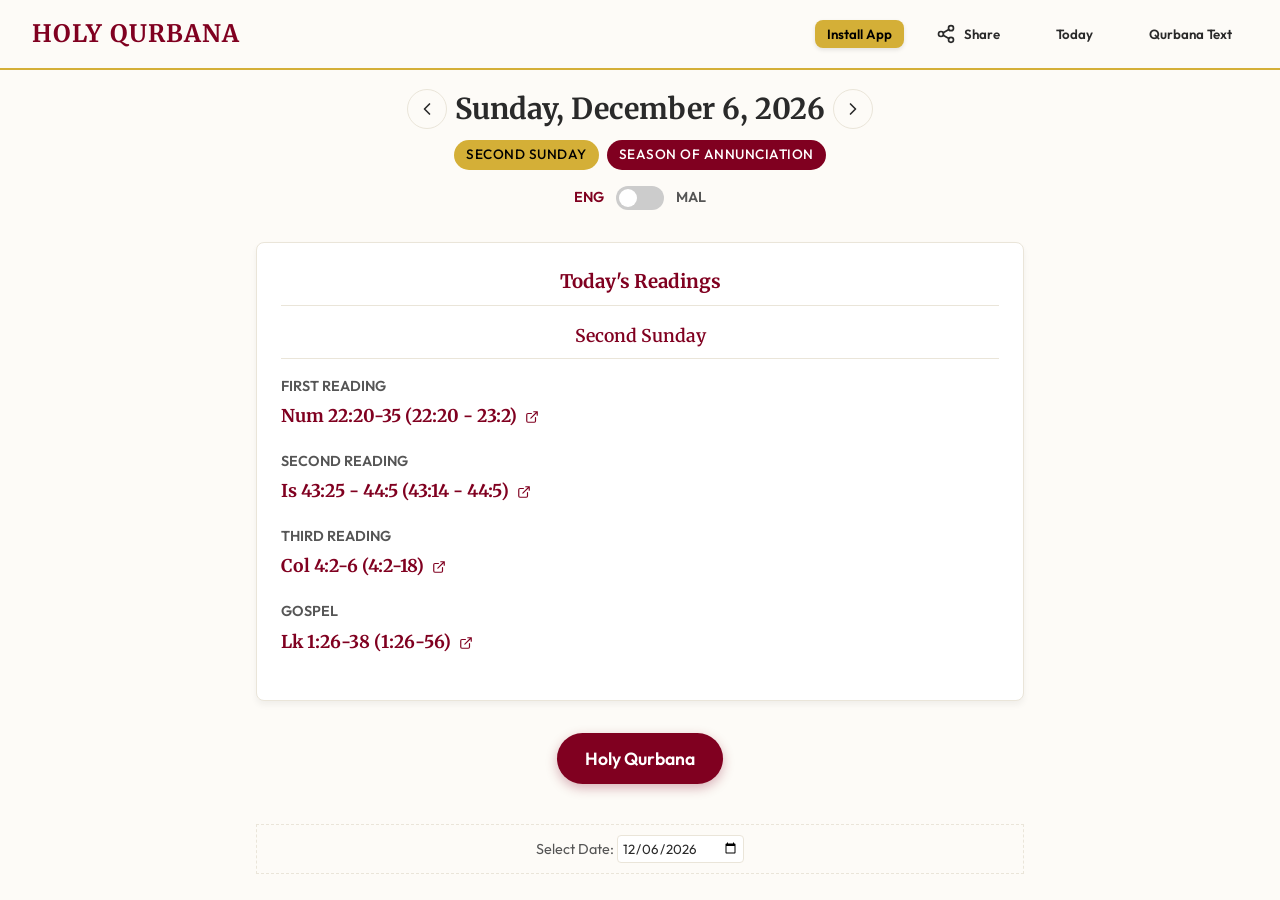
==== commit cb7c02c6: "chore: Remove Syro-Malabar Church Finder feature" ====
--- a/index.html
+++ b/index.html
@@ -28,7 +28,6 @@
                 </button>
                 <button id="nav-desktop-today" class="btn-icon" aria-label="Today">Today</button>
                 <button id="nav-desktop-qurbana" class="btn-icon" aria-label="Qurbana Text">Qurbana Text</button>
-                <button id="nav-desktop-church" class="btn-icon" aria-label="Find a Church">Find a Church</button>
             </nav>
         </div>
     </header>
@@ -121,107 +120,6 @@
             </button>
         </section>
 
-        <!-- Church Finder Screen -->
-        <section id="church-screen" class="screen church-screen">
-            <div class="church-layout">
-                <!-- Left Panel: Search & Filter -->
-                <div class="church-sidebar">
-                    <h2 class="church-title">Find a Syro-Malabar Church</h2>
-                    
-                    <div class="search-box">
-                        <input type="text" id="church-search-input" placeholder="Search city, postcode or location">
-                        <button id="btn-church-search" class="btn-primary" aria-label="Search">Search</button>
-                    </div>
-                    
-                    <button id="btn-church-near-me" class="btn-outline">
-                        <svg viewBox="0 0 24 24" width="16" height="16" fill="none" stroke="currentColor" stroke-width="2" stroke-linecap="round" stroke-linejoin="round" style="vertical-align: middle; margin-right: 4px;"><polygon points="3 11 22 2 13 21 11 13 3 11"></polygon></svg>
-                        Near Me
-                    </button>
-                    
-                    <div class="church-filters">
-                        <h3>Filters</h3>
-                        
-                        <div class="filter-group">
-                            <label>Service Type</label>
-                            <div class="chip-group" id="filter-service">
-                                <button class="chip active" data-val="all">All</button>
-                                <button class="chip" data-val="mass">Mass</button>
-                                <button class="chip" data-val="confession">Confession</button>
-                                <button class="chip" data-val="adoration">Adoration</button>
-                            </div>
-                        </div>
-                        
-                        <div class="filter-group">
-                            <label for="filter-day">Day</label>
-                            <select id="filter-day">
-                                <option value="all">All</option>
-                                <option value="sunday">Sunday</option>
-                                <option value="monday">Monday</option>
-                                <option value="tuesday">Tuesday</option>
-                                <option value="wednesday">Wednesday</option>
-                                <option value="thursday">Thursday</option>
-                                <option value="friday">Friday</option>
-                                <option value="saturday">Saturday</option>
-                            </select>
-                        </div>
-                        
-                        <div class="filter-group">
-                            <label for="filter-lang">Language</label>
-                            <select id="filter-lang">
-                                <option value="all">All</option>
-                                <option value="malayalam">Malayalam</option>
-                                <option value="english">English</option>
-                            </select>
-                        </div>
-                        
-                        <div class="filter-group">
-                            <label for="filter-sort">Sort By</label>
-                            <select id="filter-sort">
-                                <option value="distance">Distance</option>
-                                <option value="time">Time</option>
-                            </select>
-                        </div>
-                    </div>
-                </div>
-                
-                <!-- Right Panel: Results -->
-                <div class="church-results-area">
-                    <div class="results-header">
-                        <span id="church-results-count">Search for a location</span>
-                        <div class="view-toggle">
-                            <button id="btn-view-list" class="active">List</button>
-                            <button id="btn-view-map">Map</button>
-                        </div>
-                    </div>
-                    
-                    <div id="church-results-container" class="church-results-list">
-                        <!-- Results injected here -->
-                    </div>
-
-                    <div id="church-map-container" class="church-map-container" style="display: none;">
-                        <p style="text-align: center; padding: 20px;">Map view will appear here</p>
-                    </div>
-
-                    <div class="church-attribution">
-                        <p>Church and Mass information sourced from <a href="https://masstimes.org/" target="_blank">MassTimes</a>.</p>
-                        <p class="small-note">Mass schedules can change. Please verify with the parish before travelling.</p>
-                    </div>
-                </div>
-            </div>
-            
-            <!-- Church Detail Modal -->
-            <div id="church-detail-modal" class="church-modal-overlay">
-                <div class="church-modal-content">
-                    <button class="btn-close-modal" id="btn-close-church-detail">
-                        <svg viewBox="0 0 24 24" width="24" height="24" fill="none" stroke="currentColor" stroke-width="2" stroke-linecap="round" stroke-linejoin="round"><line x1="18" y1="6" x2="6" y2="18"></line><line x1="6" y1="6" x2="18" y2="18"></line></svg>
-                    </button>
-                    <div id="church-detail-body">
-                        <!-- Detail injected here -->
-                    </div>
-                </div>
-            </div>
-        </section>
-
     </main>
 
     <!-- Bottom Navigation (Mobile) -->
@@ -233,10 +131,6 @@
         <button id="nav-qurbana" class="nav-item">
             <svg viewBox="0 0 24 24" fill="none" stroke="currentColor" stroke-width="2" stroke-linecap="round" stroke-linejoin="round"><path d="M4 19.5A2.5 2.5 0 0 1 6.5 17H20"/><path d="M6.5 2H20v20H6.5A2.5 2.5 0 0 1 4 19.5v-15A2.5 2.5 0 0 1 6.5 2z"/></svg>
             <span>Qurbana</span>
-        </button>
-        <button id="nav-church" class="nav-item">
-            <svg viewBox="0 0 24 24" fill="none" stroke="currentColor" stroke-width="2" stroke-linecap="round" stroke-linejoin="round"><path d="M12 22s-8-4.5-8-11.8A8 8 0 0 1 12 2a8 8 0 0 1 8 8.2c0 7.3-8 11.8-8 11.8z"/><circle cx="12" cy="10" r="3"/></svg>
-            <span>Church</span>
         </button>
         <button id="nav-share" class="nav-item">
             <svg viewBox="0 0 24 24" fill="none" stroke="currentColor" stroke-width="2" stroke-linecap="round" stroke-linejoin="round"><circle cx="18" cy="5" r="3"></circle><circle cx="6" cy="12" r="3"></circle><circle cx="18" cy="19" r="3"></circle><line x1="8.59" y1="13.51" x2="15.42" y2="17.49"></line><line x1="15.41" y1="6.51" x2="8.59" y2="10.49"></line></svg>
@@ -256,7 +150,6 @@
     <!-- Scripts -->
     <script src="mass-data.js"></script>
     <script src="readings.js"></script>
-    <script src="church-finder.js"></script>
     <script src="app.js"></script>
     
     <!-- PWA Service Worker -->
--- a/style.css
+++ b/style.css
@@ -592,399 +592,5 @@
 @media all and (display-mode: standalone) {
     .btn-install {
         display: none !important;
-}
-
-/* --- Church Finder Styles --- */
-.church-screen {
-    padding: 0;
-    max-width: 100%;
-}
-
-.church-layout {
-    display: flex;
-    flex-direction: column;
-    height: calc(100vh - var(--nav-height) - 60px);
-}
-
-@media (min-width: 768px) {
-    .church-layout {
-        flex-direction: row;
-        height: calc(100vh - 70px);
-    }
-}
-
-/* Sidebar */
-.church-sidebar {
-    padding: var(--spacing-md);
-    background-color: var(--card-bg);
-    border-bottom: 1px solid var(--border-color);
-}
-@media (min-width: 768px) {
-    .church-sidebar {
-        width: 350px;
-        border-bottom: none;
-        border-right: 1px solid var(--border-color);
-        overflow-y: auto;
-    }
-}
-
-.church-title {
-    font-size: 1.5rem;
-    margin-bottom: var(--spacing-lg);
-}
-
-.search-box {
-    display: flex;
-    gap: 8px;
-    margin-bottom: var(--spacing-sm);
-}
-
-.search-box input {
-    flex: 1;
-    padding: 10px 12px;
-    border: 1px solid var(--border-color);
-    border-radius: var(--radius);
-    background-color: var(--bg-color);
-    color: var(--text-color);
-    font-family: var(--font-ui);
-}
-
-.search-box .btn-primary {
-    padding: 10px 16px;
-    border-radius: var(--radius);
-}
-
-.btn-outline {
-    width: 100%;
-    padding: 10px;
-    background: transparent;
-    border: 1px solid var(--accent-burgundy);
-    color: var(--accent-burgundy);
-    border-radius: var(--radius);
-    font-family: var(--font-ui);
-    font-weight: 600;
-    cursor: pointer;
-    margin-bottom: var(--spacing-lg);
-    transition: all 0.2s;
-}
-
-.btn-outline:hover {
-    background: var(--accent-burgundy);
-    color: white;
-}
-
-.church-filters h3 {
-    font-size: 1.1rem;
-    color: var(--text-color);
-    border-bottom: 1px solid var(--border-color);
-    padding-bottom: 4px;
-    margin-bottom: var(--spacing-md);
-}
-
-.filter-group {
-    margin-bottom: var(--spacing-md);
-}
-.filter-group label {
-    display: block;
-    font-size: 0.9rem;
-    font-weight: 600;
-    margin-bottom: 4px;
-    color: var(--text-muted);
-}
-.filter-group select {
-    width: 100%;
-    padding: 8px;
-    border-radius: var(--radius);
-    border: 1px solid var(--border-color);
-    background-color: var(--bg-color);
-    color: var(--text-color);
-    font-family: var(--font-ui);
-}
-
-.chip-group {
-    display: flex;
-    flex-wrap: wrap;
-    gap: 8px;
-}
-
-.chip {
-    padding: 4px 12px;
-    border: 1px solid var(--border-color);
-    border-radius: 16px;
-    background: var(--bg-color);
-    color: var(--text-color);
-    font-size: 0.85rem;
-    cursor: pointer;
-    font-family: var(--font-ui);
-}
-.chip.active {
-    background: var(--accent-burgundy);
-    color: white;
-    border-color: var(--accent-burgundy);
-}
-
-/* Results Area */
-.church-results-area {
-    flex: 1;
-    display: flex;
-    flex-direction: column;
-    overflow-y: auto;
-    background-color: var(--bg-color);
-    padding: var(--spacing-md);
-}
-
-.results-header {
-    display: flex;
-    justify-content: space-between;
-    align-items: center;
-    margin-bottom: var(--spacing-md);
-}
-
-#church-results-count {
-    font-weight: 600;
-    color: var(--text-muted);
-}
-
-.view-toggle {
-    display: flex;
-    background: var(--border-color);
-    border-radius: 20px;
-    overflow: hidden;
-}
-
-.view-toggle button {
-    padding: 4px 16px;
-    border: none;
-    background: transparent;
-    color: var(--text-muted);
-    font-weight: 600;
-    cursor: pointer;
-}
-.view-toggle button.active {
-    background: var(--accent-burgundy);
-    color: white;
-}
-
-.church-results-list {
-    display: flex;
-    flex-direction: column;
-    gap: var(--spacing-md);
-}
-
-/* Church Card */
-.church-card {
-    background: var(--card-bg);
-    border: 1px solid var(--border-color);
-    border-radius: var(--radius);
-    padding: var(--spacing-md);
-    box-shadow: var(--shadow);
-}
-
-.church-card-header {
-    display: flex;
-    justify-content: space-between;
-    align-items: flex-start;
-}
-.church-name {
-    font-size: 1.2rem;
-    margin-bottom: 2px;
-}
-.distance-badge {
-    background: var(--accent-gold);
-    color: #000;
-    padding: 2px 8px;
-    border-radius: 12px;
-    font-size: 0.8rem;
-    font-weight: 600;
-    white-space: nowrap;
-}
-
-.church-meta {
-    font-size: 0.85rem;
-    color: var(--accent-burgundy);
-    font-weight: 600;
-    margin-bottom: 8px;
-}
-.lang-dot {
-    color: var(--text-muted);
-}
-
-.church-address {
-    font-size: 0.9rem;
-    color: var(--text-muted);
-    margin-bottom: 8px;
-}
-
-.church-schedule-preview {
-    font-size: 0.85rem;
-    background: var(--bg-color);
-    padding: 8px;
-    border-radius: var(--radius);
-    margin-bottom: var(--spacing-md);
-}
-
-.church-card-actions {
-    display: flex;
-    gap: 8px;
-}
-
-.btn-card-action {
-    flex: 1;
-    padding: 8px;
-    border: none;
-    border-radius: var(--radius);
-    font-family: var(--font-ui);
-    font-weight: 600;
-    cursor: pointer;
-    text-align: center;
-    text-decoration: none;
-}
-.btn-card-action:not(.outline) {
-    background: var(--accent-burgundy);
-    color: white;
-}
-.btn-card-action.outline {
-    background: transparent;
-    border: 1px solid var(--accent-burgundy);
-    color: var(--accent-burgundy);
-}
-
-/* States */
-.loading-state, .error-state, .empty-state, .map-placeholder {
-    text-align: center;
-    padding: var(--spacing-xl) var(--spacing-md);
-    color: var(--text-muted);
-}
-.spinner {
-    width: 40px;
-    height: 40px;
-    border: 4px solid var(--border-color);
-    border-top: 4px solid var(--accent-burgundy);
-    border-radius: 50%;
-    animation: spin 1s linear infinite;
-    margin: 0 auto 16px;
-}
-@keyframes spin { 0% { transform: rotate(0deg); } 100% { transform: rotate(360deg); } }
-
-/* Church Modal */
-.church-modal-overlay {
-    display: none;
-    position: fixed;
-    top: 0; left: 0; right: 0; bottom: 0;
-    background: rgba(0,0,0,0.6);
-    z-index: 1000;
-    align-items: center;
-    justify-content: center;
-}
-.church-modal-overlay.active {
-    display: flex;
-}
-.church-modal-content {
-    background: var(--card-bg);
-    width: 90%;
-    max-width: 500px;
-    max-height: 90vh;
-    border-radius: var(--radius);
-    padding: var(--spacing-lg);
-    position: relative;
-    overflow-y: auto;
-}
-.btn-close-modal {
-    position: absolute;
-    top: 16px;
-    right: 16px;
-    background: transparent;
-    border: none;
-    color: var(--text-muted);
-    cursor: pointer;
-}
-
-.church-detail-header h2 {
-    font-size: 1.5rem;
-    margin-bottom: 4px;
-    padding-right: 24px;
-}
-.church-detail-address {
-    margin: var(--spacing-md) 0;
-    font-size: 0.95rem;
-    color: var(--text-muted);
-}
-.church-detail-actions {
-    display: flex;
-    flex-wrap: wrap;
-    gap: 8px;
-    margin-bottom: var(--spacing-lg);
-}
-.btn-action {
-    display: flex;
-    align-items: center;
-    gap: 6px;
-    padding: 8px 16px;
-    border-radius: 20px;
-    background: var(--bg-color);
-    border: 1px solid var(--border-color);
-    color: var(--text-color);
-    text-decoration: none;
-    font-weight: 500;
-    font-size: 0.9rem;
-}
-.btn-action.primary {
-    background: var(--accent-burgundy);
-    color: white;
-    border-color: var(--accent-burgundy);
-}
-
-.service-section {
-    margin-bottom: var(--spacing-lg);
-}
-.service-section h3 {
-    font-size: 1.1rem;
-    border-bottom: 1px solid var(--border-color);
-    padding-bottom: 4px;
-    margin-bottom: var(--spacing-sm);
-}
-.service-day {
-    display: flex;
-    margin-bottom: 8px;
-    font-size: 0.95rem;
-}
-.day-name {
-    width: 90px;
-    font-weight: 600;
-    color: var(--text-color);
-}
-.time-list {
-    flex: 1;
-}
-.time-item {
-    margin-bottom: 4px;
-}
-.time-val {
-    font-weight: 600;
-    margin-right: 8px;
-}
-.time-note {
-    color: var(--text-muted);
-    font-size: 0.85rem;
-}
-
-.last-updated {
-    font-size: 0.8rem;
-    color: var(--text-muted);
-    text-align: right;
-    margin-top: var(--spacing-md);
-    border-top: 1px dashed var(--border-color);
-    padding-top: 8px;
-}
-
-.church-attribution {
-    margin-top: auto;
-    padding-top: var(--spacing-xl);
-    text-align: center;
-    font-size: 0.8rem;
-    color: var(--text-muted);
-}
-.church-attribution a {
-    color: var(--accent-burgundy);
-    font-weight: 600;
-}
+    }
+}
